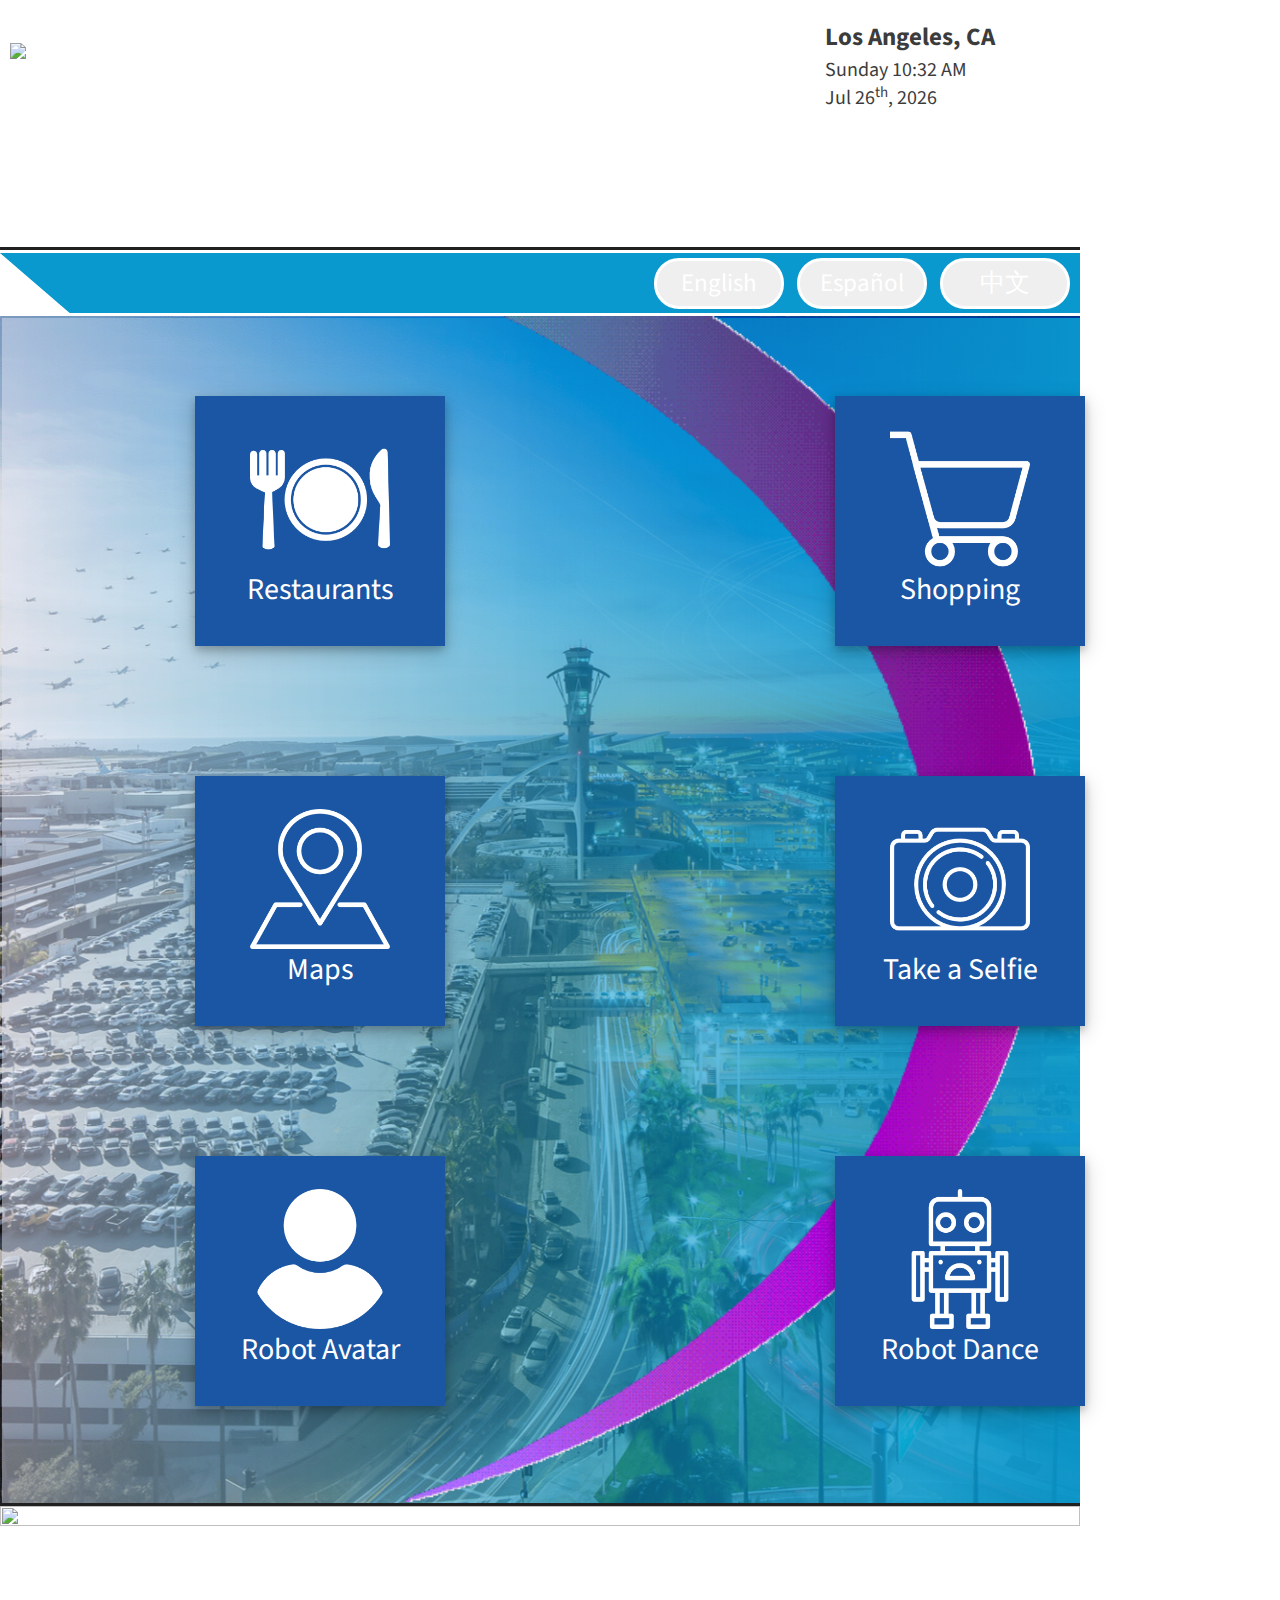
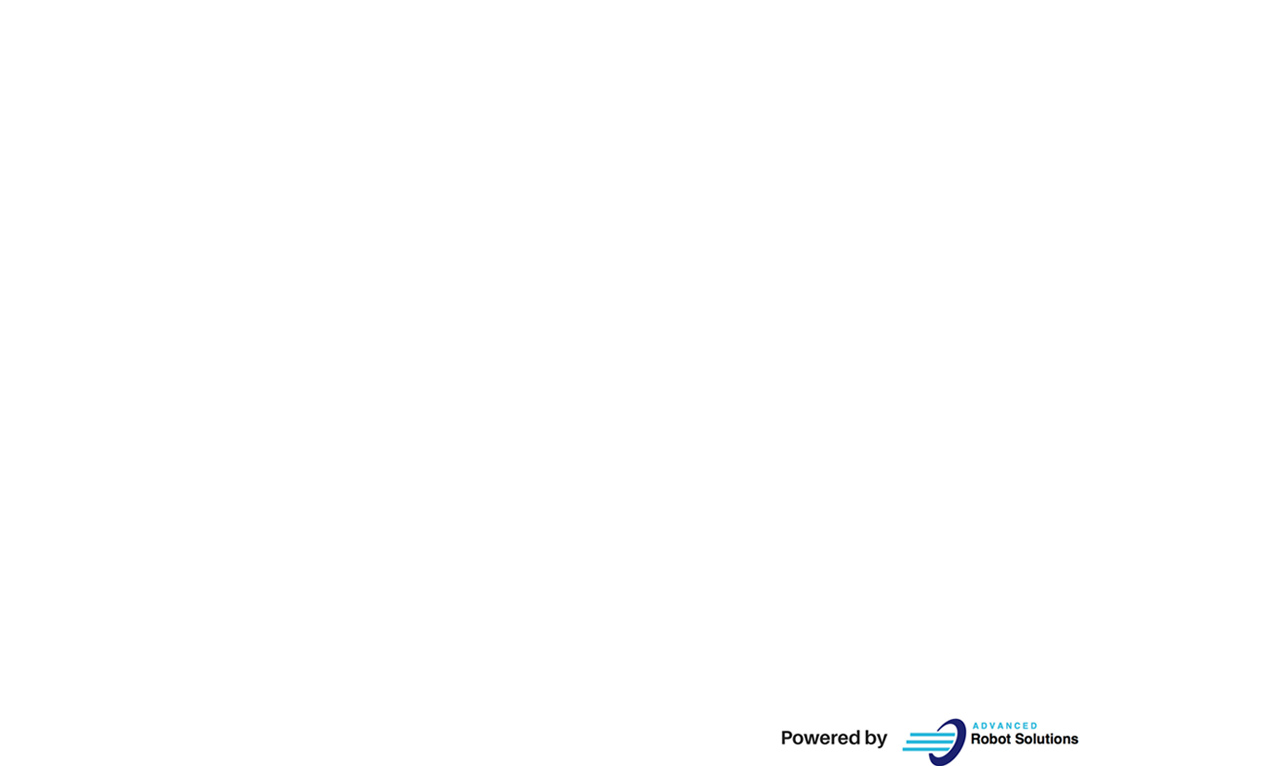
==== maincontents.htm @ 83880774 "Master App" ====
﻿<!DOCTYPE html>
<html>
<head>
    <meta content="text/html" charset="utf-8"/>
    <meta http-equiv="X-UA-Compatible" content="IE=10"/>

    <script language="JavaScript" type="text/javascript" src="Scripts/BaseCommand.js"></script>
    <script language="JavaScript" type="text/javascript" src="Scripts/BaseEvent.js"></script>
    <script language="JavaScript" type="text/javascript" src="Scripts/LogConsole.js"></script>
    <script language="JavaScript" type="text/javascript" src="Scripts/Language.js"></script>
    <script language="JavaScript" type="text/javascript" src="Scripts/custom.js"></script>
    <script type="text/javascript" src="Scripts/jquery-3.3.1.min.js"></script>
    <script language="JavaScript" type="text/javascript" src="maincontents.js"></script>
    <script src="boots/js/bootstrap.min.js"></script> 
    <link rel="stylesheet" href="boots/css/bootstrap.min.css">

    <link href="css/Main.css" rel="stylesheet" type="text/css"/>
</head>


<body onload="JSMain()" onbeforeunload="JSUnload()" ondragstart="return false;" ondrop="return false;" style="-ms-user-select:none;" oncontextmenu="return false;">

<header>
    <div class="logo">
        <img onclick="FC_ContentsCall('Config')" src="assets/logo.jpg">
    </div>

    <span class="col-sm-3 date-time" style="text-align: left; color: #3c3c3c">
        <div id= 'appcity'>Los Angeles, CA</div>
          <div id="content_air">San Antonio, TX</div>
          <div id="content_date" ></div>
          <span id="condition"></span>
        <div>
            <img id ="image-zoom" style="width: 50px" src="">
             <span id="temp" ></span>
        </div>
    </span>

</header>

<nav>
    <div class="left-arrow"></div>
    <div class="nav-language">
        <button onclick="LanguageChange('english');" id="btn_english" class="btn-english">English</button>
        <button onclick="LanguageChange('spanish');" id="btn_spanish" class="btn-spanish">Español</button>
        <button onclick="LanguageChange('chinese');" id="btn_chinese" class="btn-chinese">中文</button>
    </div>
</nav>

<section class="main-content">
    <div class="gif-bar">
        <img src="assets/arcanime.gif">
    </div>
    <div class="main-menu-matrix">
        <table>
            <tr>
                <td>
                    <button onclick="FC_ContentsCall('Eats')" class="r0c0">
                        <img src="assets/icons/eat.png"><br>
                        <a id="txt_eat">Restaurants</a>
                    </button>
                </td>
                <td>
                    <button onclick="FC_ContentsCall('Shopping')" class="r0c1">
                        <img src="assets/icons/cart.png"><br>
                        <a id="txt_shopping">Shopping</a>
                    </button>
                </td>
            </tr>
            <tr>
                <td>
                    <button onclick="FC_ContentsCall('Maps')" class="r0c2">
                        <img src="assets/icons/map.png"><br>
                        <a id="txt_maps">Maps</a>
                    </button>
                </td>
                <td>
                    <button onclick="FC_ContentsCall('Selfie')" class="r1c0">
                        <img src="assets/icons/camera.png"><br>
                        <a id="txt_take_selfie">Take a Selfie</a>
                    </button>
                </td>
            </tr>
            <tr>
                <td>
                    <button onclick="FC_ContentsCall('Avatar')" class="r1c1">
                        <img src="assets/icons/user.png"><br>
                        <a id="txt_robot_avatar">Robot Avatar</a>
                    </button>
                </td>
                <td>
                    <button onclick="FC_ContentsCall('Dance')" class="r1c2">
                        <img src="assets/icons/robot.png"><br>
                        <a id="txt_robot_dance">Robot Dance</a>
                    </button>
                </td>
            </tr>
        </table>
    </div>
</section>

<footer>

      <div id="myCarousel" class="carousel slide carousel-fade" data-ride="carousel">
    <!-- Indicators -->
        <ol class="carousel-indicators">
          <li data-target="#myCarousel" data-slide-to="0" class="active"></li>
          <!--<li data-target="#myCarousel" data-slide-to="1"></li>-->
          <!--<li data-target="#myCarousel" data-slide-to="2"></li>-->
          <!--<li data-target="#myCarousel" data-slide-to="3"></li>-->
          <!--<li data-target="#myCarousel" data-slide-to="4"></li>-->
          <!--<li data-target="#myCarousel" data-slide-to="5"></li> -->
        </ol>

        <!-- Wrapper for slides -->
        <div class="carousel-inner " id="slide" role="listbox">

          <div class="item active">
            <img class="fixed-height" src="assets/footer.jpg" width="460" height="345">
            <div class="carousel-caption">
              <h3></h3>
              <p></p>
            </div>
          </div>

          <!--<div class="item">-->
            <!--<img class="fixed-height rotate" src="assets/slide1.png" width="460" height="345">-->
            <!--<div class="carousel-caption">-->
              <!--<h3></h3>-->
              <!--<p></p>-->
            <!--</div>-->
          <!--</div>-->
           <!--<div class="item">-->
            <!--<img class="fixed-height rotate" src="assets/slide1.png" width="460" height="345">-->
            <!--<div class="carousel-caption">-->
              <!--<h3></h3>-->
              <!--<p></p>-->
            <!--</div>-->
          <!--</div> -->
           <!--<div class="item">-->
            <!--<img class="fixed-height rotate" src="assets/slide1.png" width="460" height="345">-->
            <!--<div class="carousel-caption">-->
              <!--<h3></h3>-->
              <!--<p></p>-->
            <!--</div>-->
          <!--</div> -->
           <!--<div class="item">-->
            <!--<img class="fixed-height rotate" src="assets/slide1.png" width="460" height="345">-->
            <!--<div class="carousel-caption">-->
              <!--<h3></h3>-->
              <!--<p></p>-->
            <!--</div>-->
          <!--</div>        -->
       

        </div>   
    </div>
  
    <img src="assets/bottom-line.png" onclick="ShowPopup()">
</footer>
<div id="dialog-overlay"></div>
<div id="dialog-box">

</div>

<script type="application/javascript">
    if(readCookie("CurrentLanguage") === "English")
    {
        LanguageChange('english');
    }
    else if(readCookie("CurrentLanguage") === "Spanish")
    {
        LanguageChange('spanish');
    }
    else if(readCookie("CurrentLanguage") === "Chinese")
    {
        LanguageChange('chinese');
    }
</script>

</body>
</html>
---- css/Main.css ----
@charset "utf-8";
/* CSS Document */

@import url('https://fonts.googleapis.com/css?family=Orbitron');
@import url('https://fonts.googleapis.com/css?family=Source+Sans+Pro');

a{
	color: white;
}

body{
	padding: 0;
	margin: 0;
	background-repeat: no-repeat;
	width: 1080px;
	height: 1920px;
	//overflow: hidden;
	font-family: 'Source Sans Pro', sans-serif;
	color: #ffffff;
}

header
{
	height: 13%;
	background-color: #ffffff;
	border-bottom: solid;
	border-bottom-color: #212121;
}

header .logo {
	text-align: center;
	float: left;
	padding: 40px 0 0 10px;
}

header .logo img {
	width: 400px;
}


nav {
	margin: 3px 0 3px 0;
	height: 60px;
	background-color: #0A99CF;
}

nav .left-arrow {
	background-image: url("../assets/nav-white-triangle.png");
	width: 70px;
	height: 60px;
	float: left;
}

nav .nav-language {
	float: right;
	text-align: center;
}

nav .nav-language button {
	border-radius: 25px;
	font-size: 25px;
	border: solid #ffffff;
	width: 130px;
	margin: 5px 10px 2px 0;
	padding: 5px;
}



.main-content {
	background-image: url("../assets/back.png");
	background-repeat: no-repeat;
	background-size: cover;
	height: 62%;
	border-bottom: solid;
	border-bottom-color: #212121;
}



.main-content .gif-bar {
	float: right;
}

.main-content .gif-bar img {
	height: 1186px;
}

.main-content .main-menu-matrix {
	width: 100%;
	text-align: center;
	position: absolute;
	padding-top: 80px;
}

.main-menu-matrix table {
	padding-top: 150px;
//padding-bottom: 200px;
	width: 100%;
}

.main-menu-matrix table button {
	margin-bottom: 130px;
	background-color: #1B56A4;
	width: 250px;
	height: 250px;
	border: none;
	box-shadow: 0 4px 8px 0 rgba(0, 0, 0, 0.2), 0 6px 20px 0 rgba(0, 0, 0, 0.19);
	color: #ffffff;
	font-size: 30px;
}

.main-menu-matrix table button img {
	width: 140px;
}


footer {
	height: 20%;
	width: 100%;
}

footer img {
	width: 100%;
}


.fade {
	-webkit-animation-name: fade;
	-webkit-animation-duration: 1.5s;
	animation-name: fade;
	animation-duration: 1.5s;
}

@-webkit-keyframes fade {
	from {opacity: .4}
	to {opacity: 1}
}

@keyframes fade {
	from {opacity: .4}
	to {opacity: 1}
}
.slideshow-container {
max-width: 1000px;
	height: 100%;
	position: relative;
	margin: auto;
}

.date-time{
	float: right !important;margin-top: 20px;float: right;text-align: center;font-size: 30px;color: black;
}

a.button {
	/* styles for button */
	margin:10px auto 0 auto;
	text-align:center;
	display: block;
	width:100px;
	padding:  10px ;
	color: #fff;
	text-decoration: none;
	font-weight: bold;
	line-height: 1;
	font-size: 30px;

	/* button color */
	background-color: #b92c28;

	/* css3 implementation :) */
	/* rounded corner */
	-moz-border-radius: 5px;
	-webkit-border-radius: 5px;

	/* drop shadow */
	-moz-box-shadow: 0 1px 3px rgba(0,0,0,0.5);
	-webkit-box-shadow: 0 1px 3px rgba(0,0,0,0.5);

	/* text shaow */
	text-shadow: 0 -1px 1px rgba(0,0,0,0.25);
	border-bottom: 1px solid rgba(0,0,0,0.25);
	position: relative;
	cursor: pointer;

}


#dialog-box .dialog-content p {
	font-weight:700; margin:0;
}

#dialog-box .dialog-content ul {
	margin:10px 0 10px 20px;
	padding:0;
	height:50px;
}

#dialog-box .dialog-content {
	/* style the content */
	max-height: 1200px;
	overflow: hidden;
	text-align:left;
	padding:10px;
	margin:13px;
	color:#666;
	font-family:arial;
	font-size:11px;
}

#dialog-overlay {

	/* set it to fill the whil screen */
	width:100%;
	height:100%;

	/* transparency for different browsers */
	filter:alpha(opacity=50);
	-moz-opacity:0.5;
	-khtml-opacity: 0.5;
	opacity: 0.5;
	background:#000;

	/* make sure it appear behind the dialog box but above everything else */
	position:absolute;
	top:0; left:0;
	z-index:3000;

	/* hide it by default */
	display:none;
}

#dialog-box {

	/* css3 drop shadow */
	-webkit-box-shadow: 0px 0px 10px rgba(0, 0, 0, 0.5);
	-moz-box-shadow: 0px 0px 10px rgba(0, 0, 0, 0.5);

	/* css3 border radius */
	-moz-border-radius: 5px;
	-webkit-border-radius: 5px;

	background:#eee;
	/* styling of the dialog box, i have a fixed dimension for this demo */
	width:850px;


	/* make sure it has the highest z-index */
	position:absolute;
	top: 20% !important;
	z-index:5000;

	/* hide it by default */
	display:none;
}

#appcity{
	font-weight: bold;
	 font-size: 25px;
}
#content_air,#content_date,#condition{
	font-size: 20px;
}
#temp{
	font-size: 25px;
	 font-weight: bold;
}
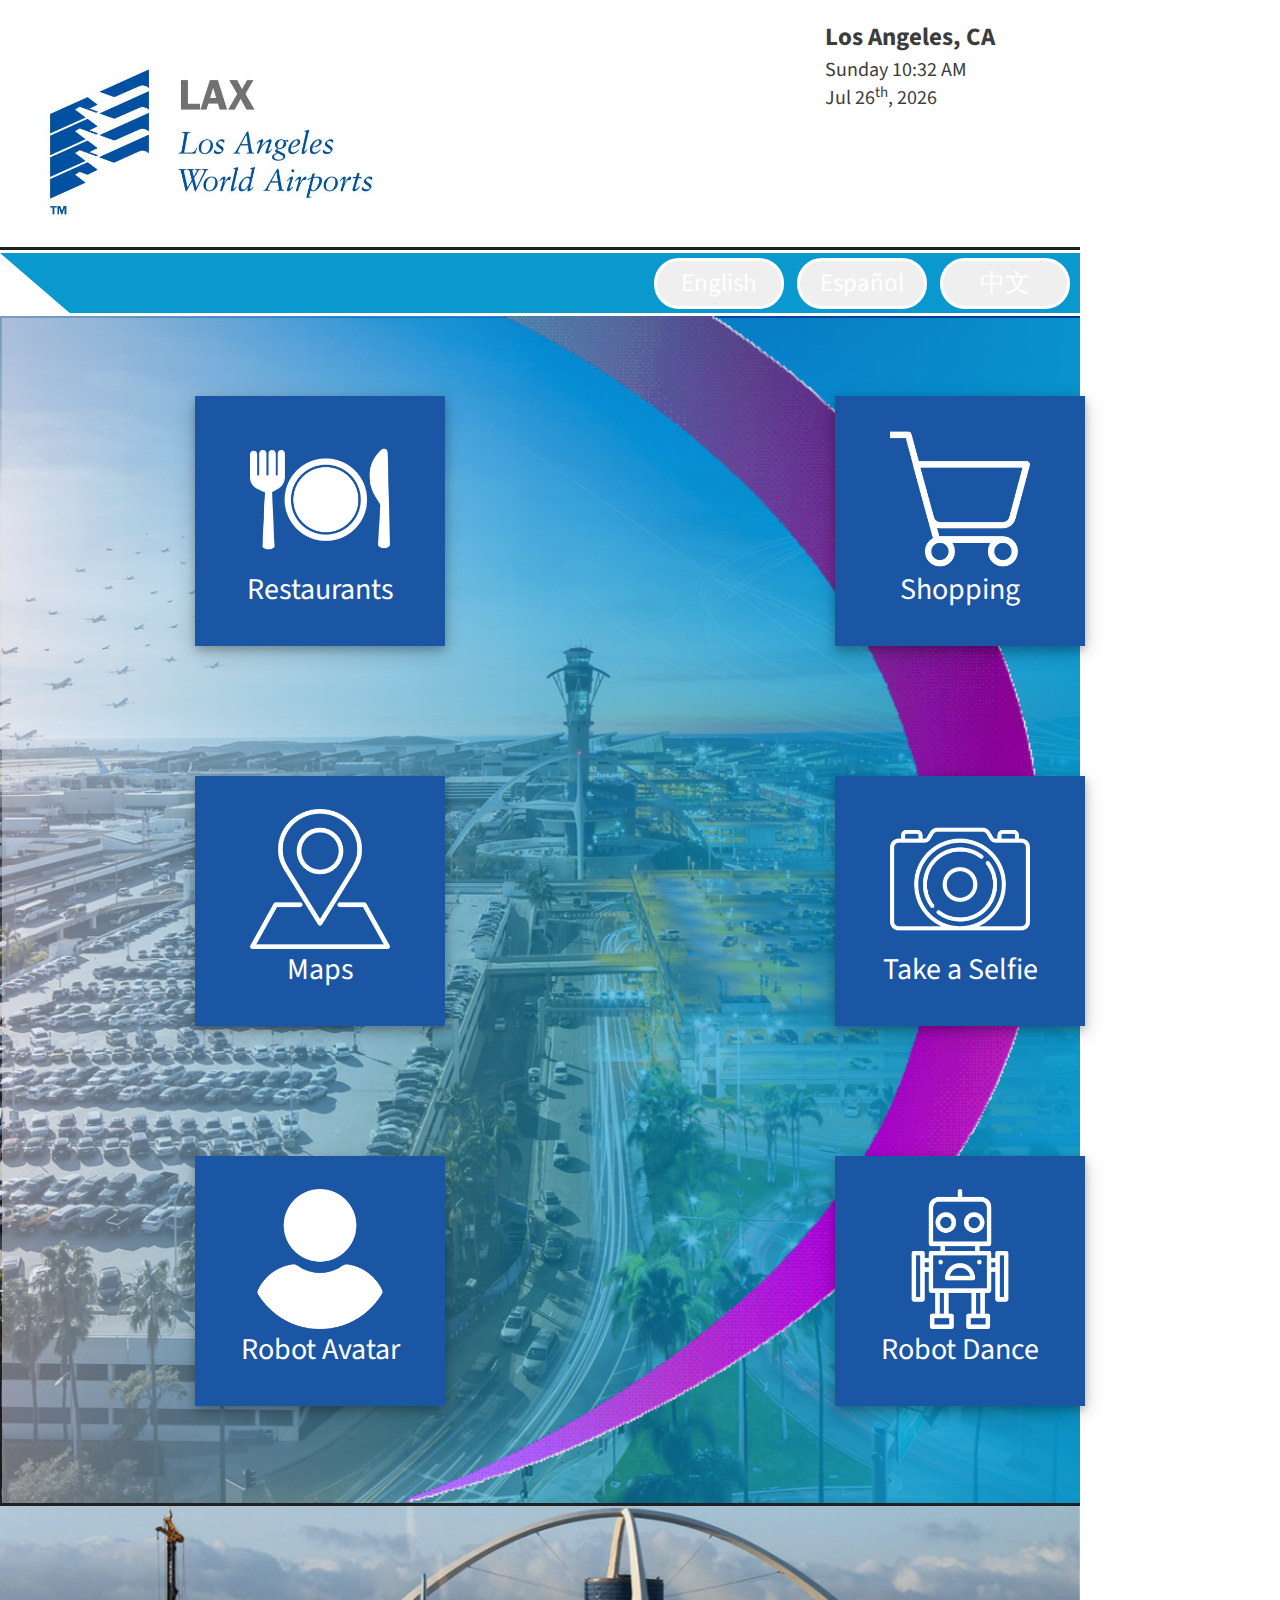
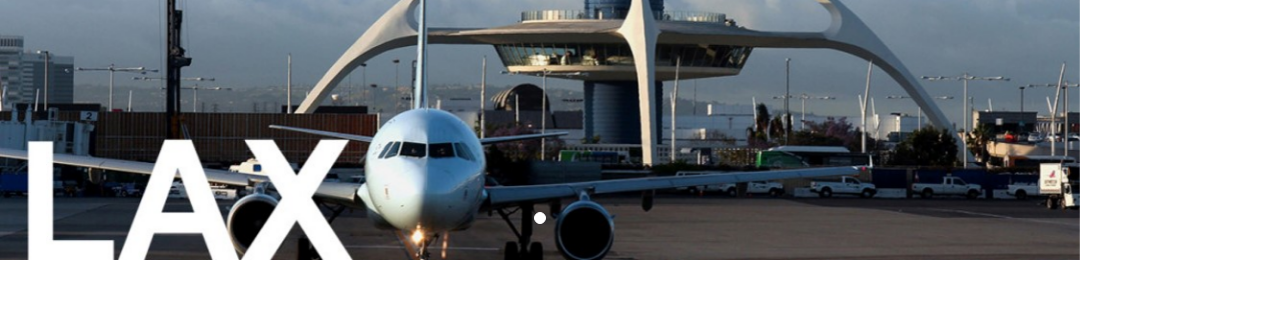
==== commit d838230d: "hide scroll bar" ====
--- a/maincontents.htm
+++ b/maincontents.htm
@@ -156,7 +156,7 @@
         </div>   
     </div>
   
-    <img src="assets/bottom-line.png" onclick="ShowPopup()">
+    
 </footer>
 <div id="dialog-overlay"></div>
 <div id="dialog-box">
